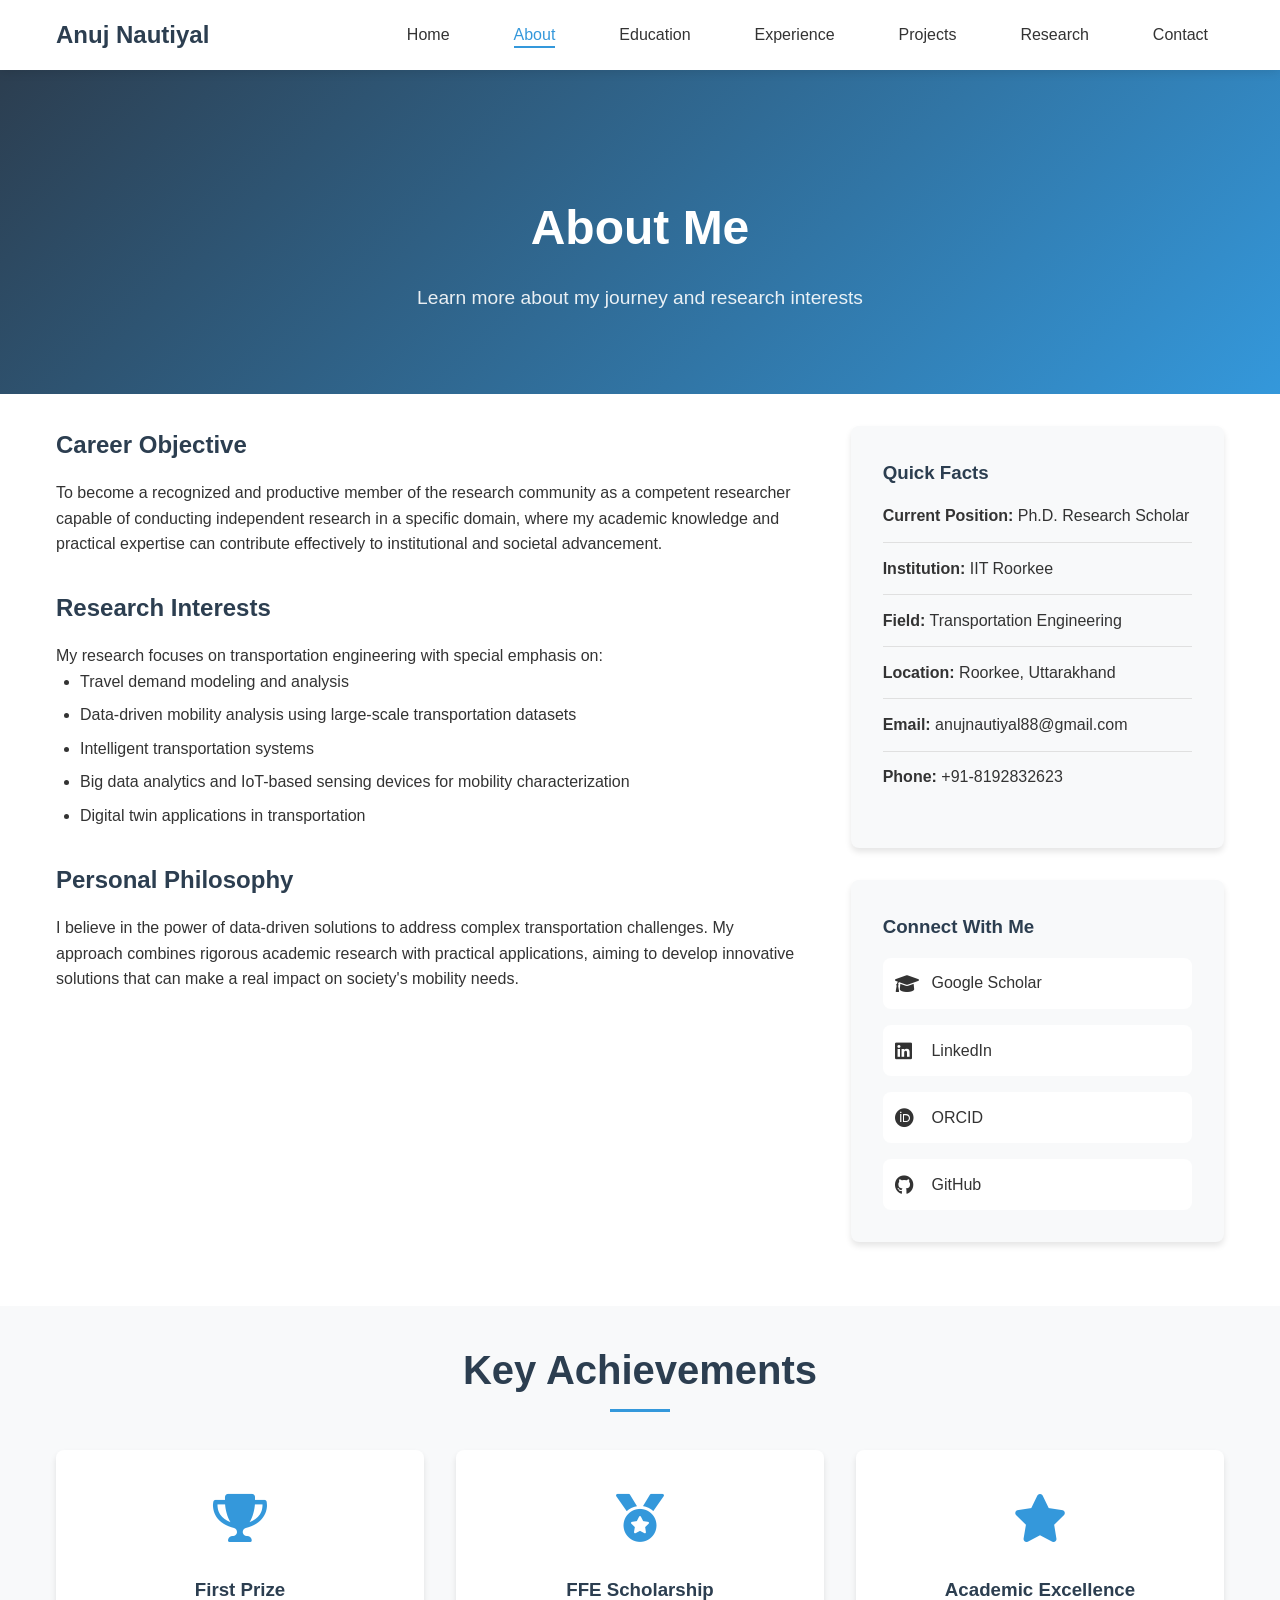
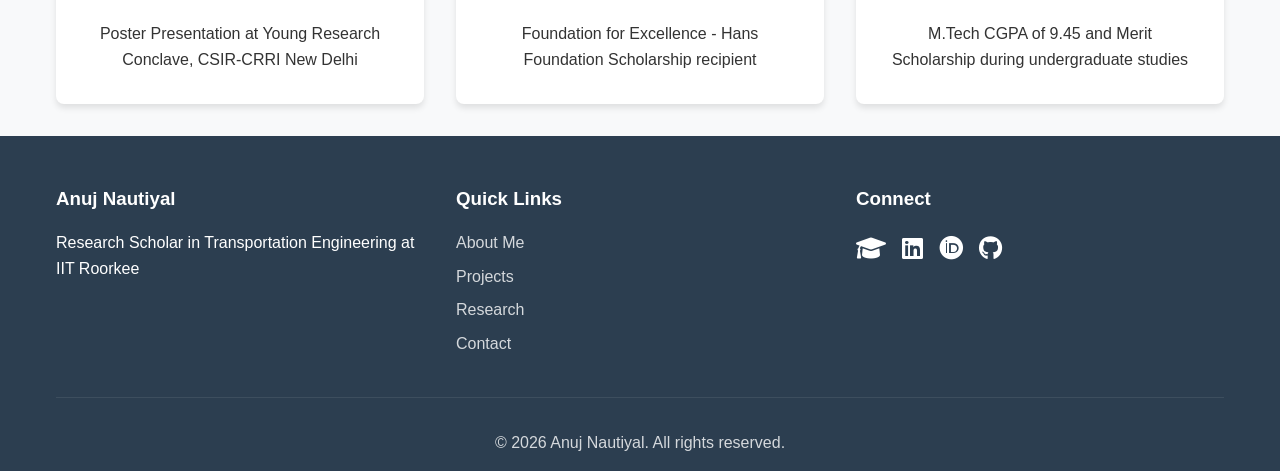
==== about.html @ e9f48753 "Add files via upload" ====
<!DOCTYPE html>
<html lang="en">
<head>
    <meta charset="UTF-8">
    <meta name="viewport" content="width=device-width, initial-scale=1.0">
    <title>About Me | Anuj Nautiyal</title>
    <link rel="stylesheet" href="https://cdnjs.cloudflare.com/ajax/libs/font-awesome/6.0.0/css/all.min.css">
    <link rel="stylesheet" href="styles.css">
</head>
<body>
    <!-- Navigation -->
    <nav class="navbar">
        <div class="nav-container">
            <div class="nav-logo">
                <h2>Anuj Nautiyal</h2>
            </div>
            <ul class="nav-menu">
                <li><a href="index.html" class="nav-link">Home</a></li>
                <li><a href="about.html" class="nav-link active">About</a></li>
                <li><a href="education.html" class="nav-link">Education</a></li>
                <li><a href="experience.html" class="nav-link">Experience</a></li>
                <li><a href="projects.html" class="nav-link">Projects</a></li>
                <li><a href="research.html" class="nav-link">Research</a></li>
                <li><a href="contact.html" class="nav-link">Contact</a></li>
            </ul>
            <div class="hamburger">
                <span class="bar"></span>
                <span class="bar"></span>
                <span class="bar"></span>
            </div>
        </div>
    </nav>

    <!-- Page Header -->
    <section class="page-header">
        <div class="container">
            <h1>About Me</h1>
            <p>Learn more about my journey and research interests</p>
        </div>
    </section>

    <!-- About Content -->
    <section class="about-content">
        <div class="container">
            <div class="about-grid">
                <div class="about-text">
                    <h2>Career Objective</h2>
                    <p>To become a recognized and productive member of the research community as a competent researcher capable of conducting independent research in a specific domain, where my academic knowledge and practical expertise can contribute effectively to institutional and societal advancement.</p>
                    
                    <h2>Research Interests</h2>
                    <p>My research focuses on transportation engineering with special emphasis on:</p>
                    <ul>
                        <li>Travel demand modeling and analysis</li>
                        <li>Data-driven mobility analysis using large-scale transportation datasets</li>
                        <li>Intelligent transportation systems</li>
                        <li>Big data analytics and IoT-based sensing devices for mobility characterization</li>
                        <li>Digital twin applications in transportation</li>
                    </ul>

                    <h2>Personal Philosophy</h2>
                    <p>I believe in the power of data-driven solutions to address complex transportation challenges. My approach combines rigorous academic research with practical applications, aiming to develop innovative solutions that can make a real impact on society's mobility needs.</p>
                </div>
                
                <div class="about-sidebar">
                    <div class="sidebar-card">
                        <h3>Quick Facts</h3>
                        <ul>
                            <li><strong>Current Position:</strong> Ph.D. Research Scholar</li>
                            <li><strong>Institution:</strong> IIT Roorkee</li>
                            <li><strong>Field:</strong> Transportation Engineering</li>
                            <li><strong>Location:</strong> Roorkee, Uttarakhand</li>
                            <li><strong>Email:</strong> anujnautiyal88@gmail.com</li>
                            <li><strong>Phone:</strong> +91-8192832623</li>
                        </ul>
                    </div>

                    <div class="sidebar-card">
                        <h3>Connect With Me</h3>
                        <div class="social-links-large">
                            <a href="https://scholar.google.com/citations?hl=en&user=8AIby6IAAAAJ" target="_blank" class="social-link">
                                <i class="fas fa-graduation-cap"></i>
                                <span>Google Scholar</span>
                            </a>
                            <a href="https://www.linkedin.com/in/anautiyal88" target="_blank" class="social-link">
                                <i class="fab fa-linkedin"></i>
                                <span>LinkedIn</span>
                            </a>
                            <a href="https://orcid.org/0000-0002-2694-7724" target="_blank" class="social-link">
                                <i class="fab fa-orcid"></i>
                                <span>ORCID</span>
                            </a>
                            <a href="https://github.com/anujn08" target="_blank" class="social-link">
                                <i class="fab fa-github"></i>
                                <span>GitHub</span>
                            </a>
                        </div>
                    </div>
                </div>
            </div>
        </div>
    </section>

    <!-- Key Achievements -->
    <section class="achievements">
        <div class="container">
            <h2 class="section-title">Key Achievements</h2>
            <div class="achievements-grid">
                <div class="achievement-card">
                    <div class="achievement-icon">
                        <i class="fas fa-trophy"></i>
                    </div>
                    <h3>First Prize</h3>
                    <p>Poster Presentation at Young Research Conclave, CSIR-CRRI New Delhi</p>
                </div>
                <div class="achievement-card">
                    <div class="achievement-icon">
                        <i class="fas fa-medal"></i>
                    </div>
                    <h3>FFE Scholarship</h3>
                    <p>Foundation for Excellence - Hans Foundation Scholarship recipient</p>
                </div>
                <div class="achievement-card">
                    <div class="achievement-icon">
                        <i class="fas fa-star"></i>
                    </div>
                    <h3>Academic Excellence</h3>
                    <p>M.Tech CGPA of 9.45 and Merit Scholarship during undergraduate studies</p>
                </div>
            </div>
        </div>
    </section>

    <!-- Footer -->
    <footer class="footer">
        <div class="container">
            <div class="footer-content">
                <div class="footer-section">
                    <h3>Anuj Nautiyal</h3>
                    <p>Research Scholar in Transportation Engineering at IIT Roorkee</p>
                </div>
                <div class="footer-section">
                    <h3>Quick Links</h3>
                    <ul>
                        <li><a href="about.html">About Me</a></li>
                        <li><a href="projects.html">Projects</a></li>
                        <li><a href="research.html">Research</a></li>
                        <li><a href="contact.html">Contact</a></li>
                    </ul>
                </div>
                <div class="footer-section">
                    <h3>Connect</h3>
                    <div class="social-links">
                        <a href="https://scholar.google.com/citations?hl=en&user=8AIby6IAAAAJ" target="_blank"><i class="fas fa-graduation-cap"></i></a>
                        <a href="https://www.linkedin.com/in/anautiyal88" target="_blank"><i class="fab fa-linkedin"></i></a>
                        <a href="https://orcid.org/0000-0002-2694-7724" target="_blank"><i class="fab fa-orcid"></i></a>
                        <a href="https://github.com/anujn08" target="_blank"><i class="fab fa-github"></i></a>
                    </div>
                </div>
            </div>
            <div class="footer-bottom">
                <p>&copy; <span id="current-year"></span> Anuj Nautiyal. All rights reserved.</p>
            </div>
        </div>
    </footer>

    <script src="script.js"></script>
</body>
</html>
---- styles.css ----
:root {
    --primary-color: #2c3e50;
    --secondary-color: #3498db;
    --accent-color: #e74c3c;
    --text-color: #333;
    --light-gray: #f8f9fa;
    --dark-gray: #666;
    --white: #ffffff;
    --spacing: 2rem;
    --border-radius: 8px;
    --box-shadow: 0 4px 6px rgba(0, 0, 0, 0.1);
    --transition: all 0.3s ease;
}

* {
    margin: 0;
    padding: 0;
    box-sizing: border-box;
}

html {
    scroll-behavior: smooth;
}

body {
    font-family: 'Segoe UI', Tahoma, Geneva, Verdana, sans-serif;
    line-height: 1.6;
    color: var(--text-color);
    background-color: var(--white);
}

.container {
    max-width: 1200px;
    margin: 0 auto;
    padding: 0 1rem;
}

/* Navigation */
.navbar {
    background-color: var(--white);
    box-shadow: 0 2px 10px rgba(0, 0, 0, 0.1);
    position: fixed;
    top: 0;
    width: 100%;
    z-index: 1000;
    transition: var(--transition);
}

.nav-container {
    max-width: 1200px;
    margin: 0 auto;
    padding: 0 1rem;
    display: flex;
    justify-content: space-between;
    align-items: center;
    height: 70px;
}

.nav-logo h2 {
    color: var(--primary-color);
    font-size: 1.5rem;
}

.nav-menu {
    display: flex;
    list-style: none;
    gap: 2rem;
}

.nav-link {
    text-decoration: none;
    color: var(--text-color);
    font-weight: 500;
    transition: var(--transition);
    position: relative;
}

.nav-link:hover,
.nav-link.active {
    color: var(--secondary-color);
}

.nav-link.active::after {
    content: '';
    position: absolute;
    bottom: -5px;
    left: 0;
    width: 100%;
    height: 2px;
    background-color: var(--secondary-color);
}

.hamburger {
    display: none;
    flex-direction: column;
    cursor: pointer;
}

.bar {
    width: 25px;
    height: 3px;
    background-color: var(--text-color);
    margin: 3px 0;
    transition: var(--transition);
}

/* Hero Section */
.hero {
    background: linear-gradient(135deg, var(--primary-color) 0%, var(--secondary-color) 100%);
    color: var(--white);
    padding: 120px 0 80px;
    margin-top: 70px;
}

.hero-container {
    max-width: 1200px;
    margin: 0 auto;
    padding: 0 1rem;
}

.hero-content {
    display: grid;
    grid-template-columns: 1fr 1fr;
    gap: 3rem;
    align-items: center;
}

.hero-text h1 {
    font-size: 3rem;
    margin-bottom: 1rem;
    animation: fadeInUp 1s ease;
}

.hero-text h2 {
    font-size: 1.5rem;
    margin-bottom: 0.5rem;
    font-weight: 400;
    opacity: 0.9;
}

.hero-text p {
    margin-bottom: 1rem;
    opacity: 0.8;
}

.hero-description {
    margin: 2rem 0;
    font-size: 1.1rem;
    line-height: 1.8;
}

.hero-buttons {
    display: flex;
    gap: 1rem;
    margin-top: 2rem;
    flex-wrap: wrap;
}

.btn {
    padding: 15px 35px;
    text-decoration: none;
    border-radius: 30px;
    font-weight: 600;
    font-size: 1rem;
    transition: all 0.4s ease;
    display: inline-flex;
    align-items: center;
    gap: 0.8rem;
    position: relative;
    overflow: hidden;
    box-shadow: 0 4px 15px rgba(0, 0, 0, 0.2);
}

.btn::before {
    content: '';
    position: absolute;
    top: 0;
    left: -100%;
    width: 100%;
    height: 100%;
    background: linear-gradient(90deg, transparent, rgba(255, 255, 255, 0.2), transparent);
    transition: left 0.5s ease;
}

.btn:hover::before {
    left: 100%;
}

.btn-primary {
    background: linear-gradient(135deg, var(--white) 0%, #f8f9fa 100%);
    color: #2c3e50 !important;
    border: 2px solid var(--white);
}

.btn-primary:hover {
    background: linear-gradient(135deg, var(--primary-color) 0%, var(--secondary-color) 100%);
    color: var(--white);
    transform: translateY(-3px) scale(1.05);
    box-shadow: 0 8px 25px rgba(0, 0, 0, 0.3);
}

.btn-secondary {
    background: transparent;
    color: var(--white);
    border: 2px solid var(--white);
    backdrop-filter: blur(10px);
}

.btn-secondary:hover {
    background: var(--white);
    color: var(--primary-color);
    transform: translateY(-3px) scale(1.05);
    box-shadow: 0 8px 25px rgba(255, 255, 255, 0.3);
}

.btn i {
    font-size: 1.1rem;
}

.hero-image {
    text-align: center;
}

.profile-img {
    width: 300px;
    height: 300px;
    border-radius: 50%;
    border: 5px solid var(--white);
    box-shadow: 0 10px 30px rgba(0, 0, 0, 0.3);
    object-fit: cover;
    animation: fadeIn 1.5s ease;
}

/* Quick Info Section */
.quick-info {
    padding: var(--spacing) 0;
    background-color: var(--light-gray);
}

.info-grid {
    display: grid;
    grid-template-columns: repeat(auto-fit, minmax(250px, 1fr));
    gap: 2rem;
}

.info-card {
    background-color: var(--white);
    padding: 2rem;
    border-radius: var(--border-radius);
    text-align: center;
    box-shadow: var(--box-shadow);
    transition: var(--transition);
}

.info-card:hover {
    transform: translateY(-5px);
    box-shadow: 0 8px 25px rgba(0, 0, 0, 0.15);
}

.info-card i {
    font-size: 3rem;
    color: var(--secondary-color);
    margin-bottom: 1rem;
}

.info-card h3 {
    color: var(--primary-color);
    margin-bottom: 0.5rem;
}

/* Section Styles */
.section-title {
    text-align: center;
    font-size: 2.5rem;
    color: var(--primary-color);
    margin-bottom: 3rem;
    position: relative;
}

.section-title::after {
    content: '';
    position: absolute;
    bottom: -10px;
    left: 50%;
    transform: translateX(-50%);
    width: 60px;
    height: 3px;
    background-color: var(--secondary-color);
}

/* Featured Projects */
.featured-projects {
    padding: var(--spacing) 0;
}

.projects-grid {
    display: grid;
    grid-template-columns: repeat(auto-fit, minmax(300px, 1fr));
    gap: 2rem;
}

.project-card {
    background-color: var(--white);
    padding: 2rem;
    border-radius: var(--border-radius);
    box-shadow: var(--box-shadow);
    transition: var(--transition);
    border-left: 4px solid var(--secondary-color);
}

.project-card:hover {
    transform: translateY(-5px);
    box-shadow: 0 8px 25px rgba(0, 0, 0, 0.15);
}

.project-icon {
    font-size: 2.5rem;
    color: var(--secondary-color);
    margin-bottom: 1rem;
}

.project-card h3 {
    color: var(--primary-color);
    margin-bottom: 1rem;
}

.project-link {
    color: var(--secondary-color);
    text-decoration: none;
    font-weight: 500;
    display: inline-flex;
    align-items: center;
    gap: 0.5rem;
    margin-top: 1rem;
    transition: var(--transition);
}

.project-link:hover {
    gap: 1rem;
}

/* Recent Activity */
.recent-activity {
    padding: var(--spacing) 0;
    background-color: var(--light-gray);
}

.activity-grid {
    display: grid;
    grid-template-columns: repeat(auto-fit, minmax(300px, 1fr));
    gap: 2rem;
}

.activity-item {
    background-color: var(--white);
    padding: 2rem;
    border-radius: var(--border-radius);
    box-shadow: var(--box-shadow);
    position: relative;
}

.activity-date {
    color: var(--secondary-color);
    font-weight: 600;
    margin-bottom: 0.5rem;
}

.activity-item h3 {
    color: var(--primary-color);
    margin-bottom: 0.5rem;
}

/* Skills Preview */
.skills-preview {
    padding: var(--spacing) 0;
}

.skills-container {
    display: grid;
    grid-template-columns: repeat(auto-fit, minmax(300px, 1fr));
    gap: 2rem;
}

.skill-category {
    background-color: var(--light-gray);
    padding: 2rem;
    border-radius: var(--border-radius);
    text-align: center;
}

.skill-category h3 {
    color: var(--primary-color);
    margin-bottom: 1rem;
}

.skill-tags {
    display: flex;
    flex-wrap: wrap;
    gap: 0.5rem;
    justify-content: center;
}

.skill-tag {
    background-color: var(--secondary-color);
    color: var(--white);
    padding: 0.5rem 1rem;
    border-radius: 20px;
    font-size: 0.9rem;
}

/* Footer */
.footer {
    background-color: var(--primary-color);
    color: var(--white);
    padding: 3rem 0 1rem;
}

/* Page Header */
.page-header {
    background: linear-gradient(135deg, var(--primary-color) 0%, var(--secondary-color) 100%);
    color: var(--white);
    padding: 120px 0 80px;
    margin-top: 70px;
    text-align: center;
}

.page-header h1 {
    font-size: 3rem;
    margin-bottom: 1rem;
}

.page-header p {
    font-size: 1.2rem;
    opacity: 0.9;
}

/* About Content */
.about-content {
    padding: var(--spacing) 0;
}

.about-grid {
    display: grid;
    grid-template-columns: 2fr 1fr;
    gap: 3rem;
    align-items: start;
}

.about-text h2 {
    color: var(--primary-color);
    margin-bottom: 1rem;
    margin-top: 2rem;
}

.about-text h2:first-child {
    margin-top: 0;
}

.about-text ul {
    margin-left: 1.5rem;
    margin-bottom: 1.5rem;
}

.about-text li {
    margin-bottom: 0.5rem;
}

.sidebar-card {
    background-color: var(--light-gray);
    padding: 2rem;
    border-radius: var(--border-radius);
    margin-bottom: 2rem;
    box-shadow: var(--box-shadow);
}

.sidebar-card h3 {
    color: var(--primary-color);
    margin-bottom: 1rem;
}

.sidebar-card ul {
    list-style: none;
    margin-left: 0;
}

.sidebar-card li {
    margin-bottom: 0.8rem;
    padding-bottom: 0.8rem;
    border-bottom: 1px solid #e0e0e0;
}

.sidebar-card li:last-child {
    border-bottom: none;
}

.social-links-large {
    display: flex;
    flex-direction: column;
    gap: 1rem;
}

.social-link {
    display: flex;
    align-items: center;
    gap: 1rem;
    color: var(--text-color);
    text-decoration: none;
    padding: 0.8rem;
    background-color: var(--white);
    border-radius: var(--border-radius);
    transition: var(--transition);
}

.social-link:hover {
    background-color: var(--secondary-color);
    color: var(--white);
    transform: translateX(5px);
}

.social-link i {
    font-size: 1.2rem;
    width: 20px;
}

/* Achievements */
.achievements {
    padding: var(--spacing) 0;
    background-color: var(--light-gray);
}

.achievements-grid {
    display: grid;
    grid-template-columns: repeat(auto-fit, minmax(300px, 1fr));
    gap: 2rem;
}

.achievement-card {
    background-color: var(--white);
    padding: 2rem;
    border-radius: var(--border-radius);
    text-align: center;
    box-shadow: var(--box-shadow);
    transition: var(--transition);
}

.achievement-card:hover {
    transform: translateY(-5px);
    box-shadow: 0 8px 25px rgba(0, 0, 0, 0.15);
}

.achievement-icon {
    font-size: 3rem;
    color: var(--secondary-color);
    margin-bottom: 1rem;
}

.achievement-card h3 {
    color: var(--primary-color);
    margin-bottom: 1rem;
}

/* Projects Content */
.projects-content {
    padding: var(--spacing) 0;
}

.projects-list {
    display: flex;
    flex-direction: column;
    gap: 3rem;
}

.project-item {
    background-color: var(--white);
    border-radius: var(--border-radius);
    box-shadow: var(--box-shadow);
    overflow: hidden;
    transition: var(--transition);
}

.project-item:hover {
    transform: translateY(-5px);
    box-shadow: 0 8px 25px rgba(0, 0, 0, 0.15);
}

.project-header {
    background: linear-gradient(135deg, var(--primary-color) 0%, var(--secondary-color) 100%);
    color: var(--white);
    padding: 2rem;
}

.project-header h2 {
    margin-bottom: 0.5rem;
    font-size: 1.5rem;
}

.project-date {
    opacity: 0.9;
    font-style: italic;
}

.project-body {
    padding: 2rem;
}

.project-description {
    margin-bottom: 2rem;
    font-size: 1.1rem;
    line-height: 1.7;
}

.project-details {
    margin-bottom: 2rem;
}

.project-details h3 {
    color: var(--primary-color);
    margin-bottom: 1rem;
}

.project-details ul {
    margin-left: 1.5rem;
}

.project-details li {
    margin-bottom: 0.5rem;
}

.project-tech h3 {
    color: var(--primary-color);
    margin-bottom: 1rem;
}

.tech-tags {
    display: flex;
    flex-wrap: wrap;
    gap: 0.5rem;
}

.tech-tag {
    background-color: var(--secondary-color);
    color: var(--white);
    padding: 0.5rem 1rem;
    border-radius: 20px;
    font-size: 0.9rem;
}

/* Contact Content */
.contact-content {
    padding: var(--spacing) 0;
}

.contact-grid {
    display: grid;
    grid-template-columns: 1fr 1fr;
    gap: 3rem;
    align-items: start;
}

.contact-info h2 {
    color: var(--primary-color);
    margin-bottom: 1rem;
}

.contact-info p {
    margin-bottom: 2rem;
    line-height: 1.7;
}

.contact-items {
    margin-bottom: 3rem;
}

.contact-item {
    display: flex;
    align-items: start;
    gap: 1.5rem;
    margin-bottom: 2rem;
    padding: 1.5rem;
    background-color: var(--light-gray);
    border-radius: var(--border-radius);
    transition: var(--transition);
}

.contact-item:hover {
    transform: translateX(5px);
    box-shadow: var(--box-shadow);
}

.contact-icon {
    background-color: var(--secondary-color);
    color: var(--white);
    width: 50px;
    height: 50px;
    border-radius: 50%;
    display: flex;
    align-items: center;
    justify-content: center;
    font-size: 1.2rem;
    flex-shrink: 0;
}

.contact-details h3 {
    color: var(--primary-color);
    margin-bottom: 0.5rem;
}

.contact-details a {
    color: var(--secondary-color);
    text-decoration: none;
}

.contact-details a:hover {
    text-decoration: underline;
}

.social-section h3 {
    color: var(--primary-color);
    margin-bottom: 1rem;
}

.contact-form {
    background-color: var(--white);
    padding: 2rem;
    border-radius: var(--border-radius);
    box-shadow: var(--box-shadow);
}

.contact-form h2 {
    color: var(--primary-color);
    margin-bottom: 2rem;
}

.form-group {
    margin-bottom: 1.5rem;
}

.form-group label {
    display: block;
    margin-bottom: 0.5rem;
    color: var(--primary-color);
    font-weight: 500;
}

.form-group input,
.form-group textarea {
    width: 100%;
    padding: 1rem;
    border: 2px solid #e0e0e0;
    border-radius: var(--border-radius);
    font-family: inherit;
    font-size: 1rem;
    transition: var(--transition);
}

.form-group input:focus,
.form-group textarea:focus {
    outline: none;
    border-color: var(--secondary-color);
    box-shadow: 0 0 0 3px rgba(52, 152, 219, 0.1);
}

.btn-primary {
    background-color: var(--secondary-color);
    color: var(--white);
    border: none;
    padding: 12px 30px;
    border-radius: 25px;
    font-size: 1rem;
    font-weight: 500;
    cursor: pointer;
    transition: var(--transition);
    display: inline-flex;
    align-items: center;
    gap: 0.5rem;
}

.btn-primary:hover {
    background-color: #2980b9;
    transform: translateY(-2px);
    box-shadow: 0 5px 15px rgba(0, 0, 0, 0.2);
}

/* Form Status Messages */
.form-status {
    margin: 1rem 0;
    padding: 1rem;
    border-radius: var(--border-radius);
    display: none;
}

.form-status.success {
    display: block;
    background-color: #d4edda;
    border: 1px solid #c3e6cb;
    color: #155724;
}

.form-status.error {
    display: block;
    background-color: #f8d7da;
    border: 1px solid #f5c6cb;
    color: #721c24;
}

.success-message,
.error-message {
    display: flex;
    align-items: center;
    gap: 0.5rem;
    font-weight: 500;
}

.success-message i {
    color: #28a745;
}

.error-message i {
    color: #dc3545;
}

/* Education Timeline */
.education-content {
    padding: var(--spacing) 0;
}

.education-timeline {
    position: relative;
    max-width: 800px;
    margin: 0 auto;
}

.timeline-item {
    display: flex;
    margin-bottom: 3rem;
    position: relative;
}

.timeline-marker {
    display: flex;
    flex-direction: column;
    align-items: center;
    margin-right: 2rem;
}

.timeline-dot {
    width: 20px;
    height: 20px;
    border-radius: 50%;
    background-color: var(--secondary-color);
    border: 4px solid var(--white);
    box-shadow: 0 0 0 3px var(--secondary-color);
    z-index: 2;
}

.timeline-dot.current {
    background-color: var(--accent-color);
    box-shadow: 0 0 0 3px var(--accent-color);
}

.timeline-line {
    width: 2px;
    height: 100%;
    background-color: var(--secondary-color);
    flex: 1;
}

.timeline-content {
    flex: 1;
}

.education-card {
    background-color: var(--white);
    padding: 2rem;
    border-radius: var(--border-radius);
    box-shadow: var(--box-shadow);
    transition: var(--transition);
}

.education-card:hover {
    transform: translateY(-5px);
    box-shadow: 0 8px 25px rgba(0, 0, 0, 0.15);
}

.education-header {
    display: flex;
    justify-content: space-between;
    align-items: start;
    margin-bottom: 1rem;
    flex-wrap: wrap;
    gap: 1rem;
}

.education-header h2 {
    color: var(--primary-color);
    margin-bottom: 0.5rem;
}

.education-period {
    color: var(--secondary-color);
    font-weight: 600;
    white-space: nowrap;
}

.education-details h3 {
    color: var(--primary-color);
    margin-bottom: 1rem;
}

.education-achievement {
    margin-bottom: 1rem;
}

.achievement-badge {
    background-color: var(--secondary-color);
    color: var(--white);
    padding: 0.5rem 1rem;
    border-radius: 20px;
    font-size: 0.9rem;
    font-weight: 600;
}

.education-highlights {
    margin-top: 1.5rem;
}

.education-highlights ul {
    margin-left: 1.5rem;
}

.education-highlights li {
    margin-bottom: 0.5rem;
}

/* Academic Achievements */
.academic-achievements {
    padding: var(--spacing) 0;
    background-color: var(--light-gray);
}

/* Experience Timeline */
.experience-content {
    padding: var(--spacing) 0;
}

.experience-timeline {
    position: relative;
    max-width: 1000px;
    margin: 0 auto;
}

.experience-card {
    background-color: var(--white);
    padding: 2rem;
    border-radius: var(--border-radius);
    box-shadow: var(--box-shadow);
    transition: var(--transition);
}

.experience-card:hover {
    transform: translateY(-5px);
    box-shadow: 0 8px 25px rgba(0, 0, 0, 0.15);
}

.experience-header {
    display: flex;
    justify-content: space-between;
    align-items: start;
    margin-bottom: 1.5rem;
    flex-wrap: wrap;
    gap: 1rem;
}

.company-info h2 {
    color: var(--primary-color);
    margin-bottom: 0.5rem;
}

.position {
    color: var(--secondary-color);
    font-weight: 600;
}

.experience-meta {
    text-align: right;
    display: flex;
    flex-direction: column;
    gap: 0.5rem;
}

.duration {
    color: var(--secondary-color);
    font-weight: 600;
}

.location {
    color: var(--dark-gray);
    font-size: 0.9rem;
}

.responsibilities,
.skills-used {
    margin-top: 1.5rem;
}

.responsibilities h3,
.skills-used h3 {
    color: var(--primary-color);
    margin-bottom: 1rem;
}

.responsibilities ul {
    margin-left: 1.5rem;
}

.responsibilities li {
    margin-bottom: 0.5rem;
}

.skill-tags {
    display: flex;
    flex-wrap: wrap;
    gap: 0.5rem;
}

/* Leadership Experience */
.leadership-experience {
    padding: var(--spacing) 0;
    background-color: var(--light-gray);
}

.leadership-grid {
    display: grid;
    grid-template-columns: repeat(auto-fit, minmax(350px, 1fr));
    gap: 2rem;
}

.leadership-card {
    background-color: var(--white);
    padding: 2rem;
    border-radius: var(--border-radius);
    box-shadow: var(--box-shadow);
    transition: var(--transition);
}

.leadership-card:hover {
    transform: translateY(-5px);
    box-shadow: 0 8px 25px rgba(0, 0, 0, 0.15);
}

.leadership-header {
    margin-bottom: 1rem;
}

.leadership-header h3 {
    color: var(--primary-color);
    margin-bottom: 0.5rem;
}

.leadership-period {
    color: var(--secondary-color);
    font-weight: 600;
}

.leadership-subtitle {
    color: var(--dark-gray);
    font-style: italic;
    margin-bottom: 1rem;
}

.leadership-card ul {
    margin-left: 1.5rem;
}

.leadership-card li {
    margin-bottom: 0.5rem;
}

/* Research Interests */
.research-interests {
    padding: var(--spacing) 0;
}

.interests-grid {
    display: grid;
    grid-template-columns: repeat(auto-fit, minmax(280px, 1fr));
    gap: 2rem;
}

.interest-card {
    background-color: var(--white);
    padding: 2rem;
    border-radius: var(--border-radius);
    box-shadow: var(--box-shadow);
    text-align: center;
    transition: var(--transition);
    border-top: 4px solid var(--secondary-color);
}

.interest-card:hover {
    transform: translateY(-5px);
    box-shadow: 0 8px 25px rgba(0, 0, 0, 0.15);
}

.interest-icon {
    font-size: 3rem;
    color: var(--secondary-color);
    margin-bottom: 1rem;
}

.interest-card h3 {
    color: var(--primary-color);
    margin-bottom: 1rem;
}

/* Publications */
.publications {
    padding: var(--spacing) 0;
    background-color: var(--light-gray);
}

.publications-container {
    display: grid;
    grid-template-columns: repeat(auto-fit, minmax(400px, 1fr));
    gap: 2rem;
    max-width: 1200px;
    margin: 0 auto;
}

.publication-card {
    background: linear-gradient(135deg, var(--white) 0%, #f8f9fa 100%);
    border-radius: 15px;
    padding: 2rem;
    box-shadow: 0 8px 30px rgba(0, 0, 0, 0.1);
    position: relative;
    overflow: hidden;
    transition: var(--transition);
    border: 1px solid rgba(52, 152, 219, 0.1);
}

.publication-card::before {
    content: '';
    position: absolute;
    top: 0;
    left: 0;
    right: 0;
    height: 4px;
    background: linear-gradient(90deg, var(--secondary-color), var(--accent-color));
}

.publication-card:hover {
    transform: translateY(-8px);
    box-shadow: 0 15px 40px rgba(0, 0, 0, 0.15);
}

.publication-year-badge {
    position: absolute;
    top: 1rem;
    right: 1rem;
    background: linear-gradient(135deg, var(--secondary-color), var(--accent-color));
    color: var(--white);
    padding: 0.5rem 1rem;
    border-radius: 25px;
    font-weight: 600;
    font-size: 0.9rem;
    box-shadow: 0 4px 15px rgba(52, 152, 219, 0.3);
}

.publication-content {
    padding-right: 1rem;
}

.publication-content h3 {
    color: var(--primary-color);
    margin-bottom: 1.5rem;
    font-size: 1.2rem;
    line-height: 1.4;
    padding-right: 6rem;
}

.publication-meta {
    display: flex;
    flex-direction: column;
    gap: 0.5rem;
    margin-bottom: 1.5rem;
}

.publication-authors {
    color: var(--text-color);
    font-weight: 500;
}

.publication-venue {
    color: var(--dark-gray);
    font-style: italic;
    font-size: 0.95rem;
}

.publication-links {
    margin-bottom: 1.5rem;
}

.doi-link {
    display: inline-flex;
    align-items: center;
    gap: 0.5rem;
    color: var(--secondary-color);
    text-decoration: none;
    font-weight: 500;
    padding: 0.5rem 1rem;
    border: 2px solid var(--secondary-color);
    border-radius: 25px;
    transition: var(--transition);
    font-size: 0.9rem;
}

.doi-link:hover {
    background-color: var(--secondary-color);
    color: var(--white);
    transform: translateX(5px);
}

.publication-tags {
    display: flex;
    flex-wrap: wrap;
    gap: 0.5rem;
}

.tag {
    background: linear-gradient(135deg, #f8f9fa, #e9ecef);
    color: var(--text-color);
    padding: 0.4rem 0.8rem;
    border-radius: 15px;
    font-size: 0.8rem;
    font-weight: 500;
    border: 1px solid #dee2e6;
    transition: var(--transition);
}

.tag:hover {
    background: linear-gradient(135deg, var(--secondary-color), var(--accent-color));
    color: var(--white);
    transform: translateY(-2px);
}

/* Academic Training */
.academic-training {
    padding: var(--spacing) 0;
}

.training-grid {
    display: grid;
    grid-template-columns: repeat(auto-fit, minmax(350px, 1fr));
    gap: 2rem;
}

.training-card {
    background-color: var(--white);
    padding: 2rem;
    border-radius: var(--border-radius);
    box-shadow: var(--box-shadow);
    transition: var(--transition);
}

.training-card:hover {
    transform: translateY(-5px);
    box-shadow: 0 8px 25px rgba(0, 0, 0, 0.15);
}

.training-header {
    display: flex;
    justify-content: space-between;
    align-items: start;
    margin-bottom: 1rem;
    flex-wrap: wrap;
    gap: 1rem;
}

.training-header h3 {
    color: var(--primary-color);
    margin-bottom: 0.5rem;
}

.training-date {
    color: var(--secondary-color);
    font-weight: 600;
    white-space: nowrap;
}

.nav-menu li {
    margin: 0 1rem;
}

.training-type {
    background-color: var(--light-gray);
    color: var(--text-color);
    padding: 0.3rem 0.8rem;
    border-radius: 15px;
    font-size: 0.8rem;
}

/* Technical Skills */
.technical-skills {
    padding: var(--spacing) 0;
    background-color: var(--light-gray);
}

.skills-categories {
    display: grid;
    grid-template-columns: repeat(auto-fit, minmax(300px, 1fr));
    gap: 2rem;
}

.skill-category {
    background-color: var(--white);
    padding: 2rem;
    border-radius: var(--border-radius);
    box-shadow: var(--box-shadow);
}

.skill-category h3 {
    color: var(--primary-color);
    margin-bottom: 1.5rem;
    text-align: center;
}

.skill-items {
    display: flex;
    flex-direction: column;
    gap: 1rem;
}

.skill-item {
    display: flex;
    flex-direction: column;
    gap: 0.5rem;
}

.skill-name {
    font-weight: 500;
    color: var(--text-color);
}

.skill-level {
    width: 100%;
    height: 8px;
    background-color: #e0e0e0;
    border-radius: 4px;
    overflow: hidden;
}

.skill-progress {
    height: 100%;
    background-color: var(--secondary-color);
    border-radius: 4px;
    transition: width 1s ease;
}

.footer-content {
    display: grid;
    grid-template-columns: repeat(auto-fit, minmax(250px, 1fr));
    gap: 2rem;
    margin-bottom: 2rem;
}

.footer-section h3 {
    margin-bottom: 1rem;
    color: var(--white);
}

.footer-section ul {
    list-style: none;
}

.footer-section ul li {
    margin-bottom: 0.5rem;
}

.footer-section a {
    color: var(--white);
    text-decoration: none;
    opacity: 0.8;
    transition: var(--transition);
}

.footer-section a:hover {
    opacity: 1;
}

.social-links {
    display: flex;
    gap: 1rem;
}

.social-links a {
    font-size: 1.5rem;
    opacity: 1;
    transition: var(--transition);
}

.social-links a:hover {
    color: var(--secondary-color);
    transform: translateY(-3px);
}

.footer-bottom {
    text-align: center;
    padding-top: 2rem;
    border-top: 1px solid rgba(255, 255, 255, 0.1);
    opacity: 0.8;
}

/* Animations */
@keyframes fadeInUp {
    from {
        opacity: 0;
        transform: translateY(30px);
    }
    to {
        opacity: 1;
        transform: translateY(0);
    }
}

@keyframes fadeIn {
    from {
        opacity: 0;
    }
    to {
        opacity: 1;
    }
}

/* Responsive Design */
@media (max-width: 768px) {
    .hamburger {
        display: flex;
    }

    .nav-menu {
        position: fixed;
        left: -100%;
        top: 70px;
        flex-direction: column;
        background-color: var(--white);
        width: 100%;
        text-align: center;
        transition: 0.3s;
        box-shadow: 0 10px 27px rgba(0, 0, 0, 0.05);
        padding: 2rem 0;
    }

    .nav-menu.active {
        left: 0;
    }

    .hero-content {
        grid-template-columns: 1fr;
        text-align: center;
    }

    .hero-text h1 {
        font-size: 2.5rem;
    }

    .hero-buttons {
        justify-content: center;
    }

    .profile-img {
        width: 250px;
        height: 250px;
    }

    .section-title {
        font-size: 2rem;
    }
}

@media (max-width: 480px) {
    .hero-text h1 {
        font-size: 2rem;
    }

    .hero-buttons {
        flex-direction: column;
        align-items: center;
    }

    .info-grid,
    .projects-grid,
    .activity-grid,
    .skills-container {
        grid-template-columns: 1fr;
    }
}
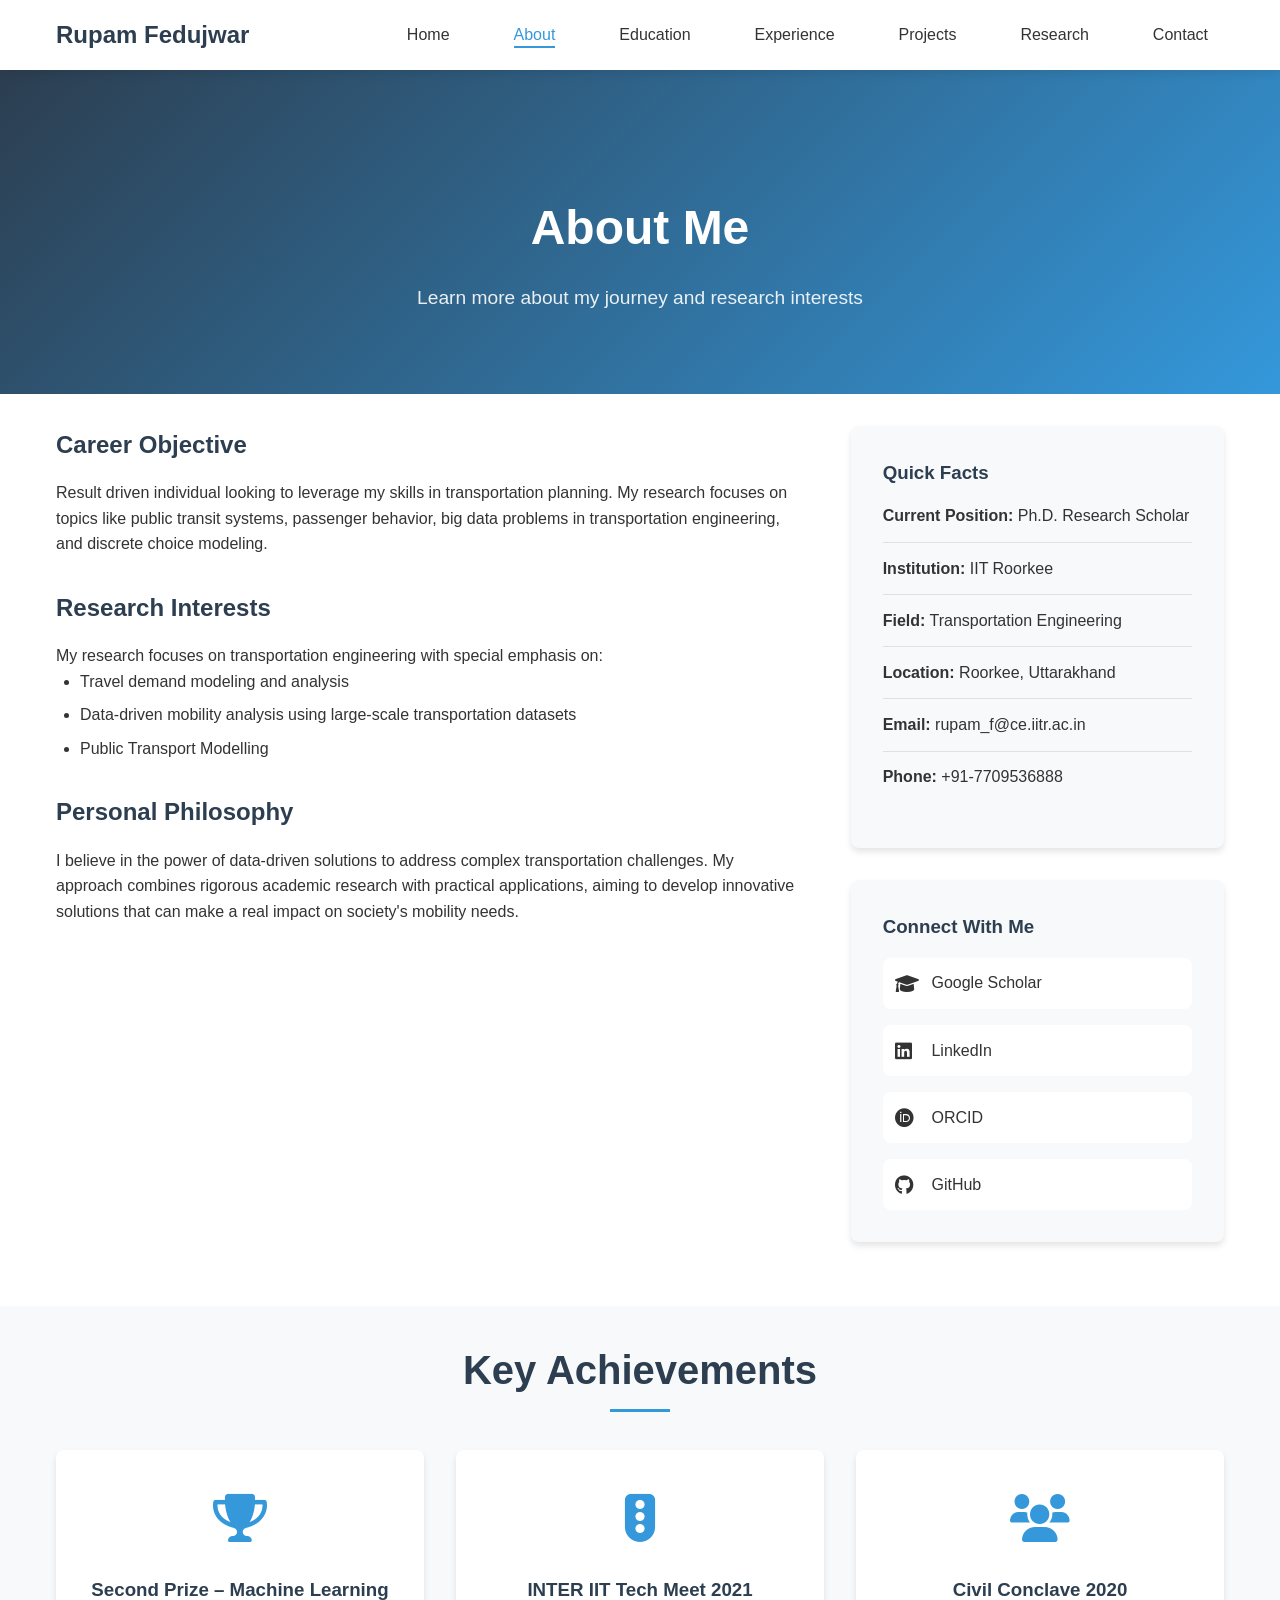
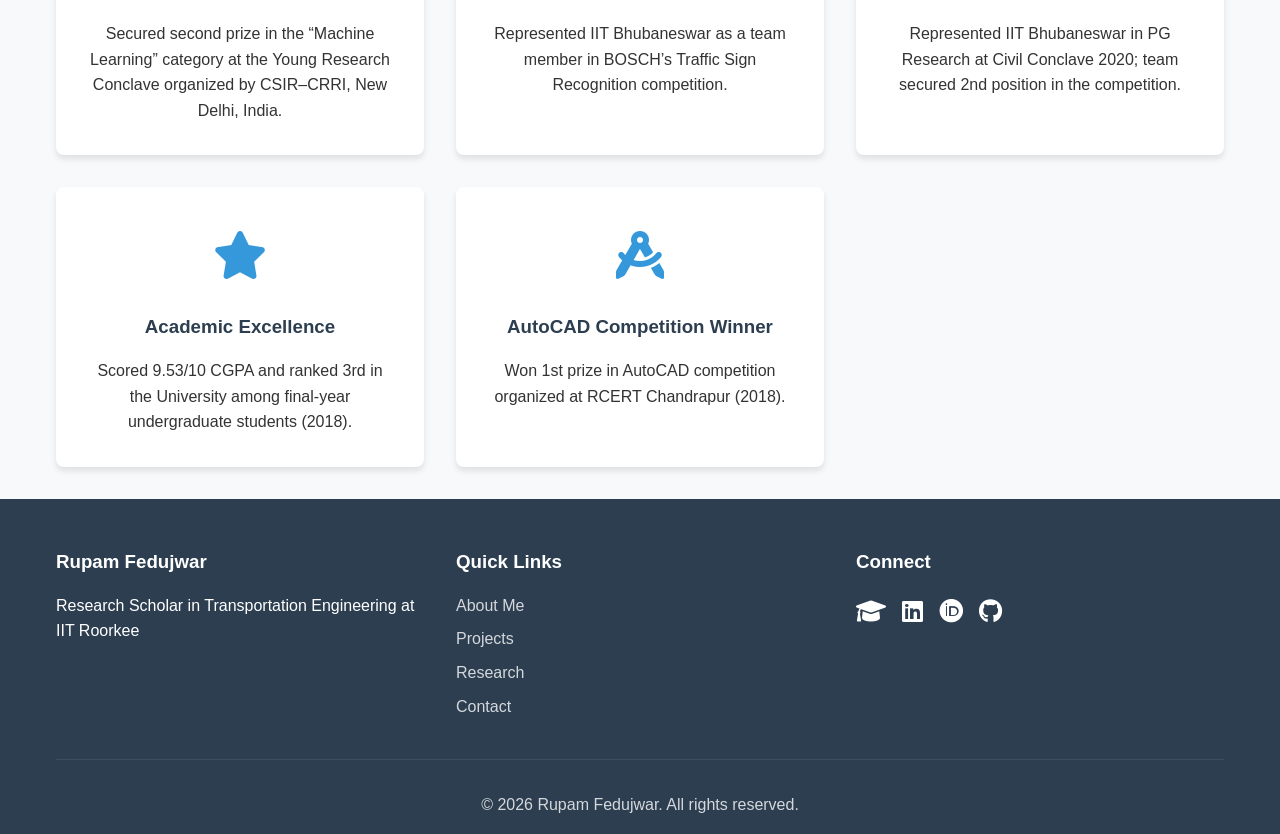
==== commit d88b1e7a: "Update about.html" ====
--- a/about.html
+++ b/about.html
@@ -3,7 +3,7 @@
 <head>
     <meta charset="UTF-8">
     <meta name="viewport" content="width=device-width, initial-scale=1.0">
-    <title>About Me | Anuj Nautiyal</title>
+    <title>About Me | Rupam Fedujwar</title>
     <link rel="stylesheet" href="https://cdnjs.cloudflare.com/ajax/libs/font-awesome/6.0.0/css/all.min.css">
     <link rel="stylesheet" href="styles.css">
 </head>
@@ -12,7 +12,7 @@
     <nav class="navbar">
         <div class="nav-container">
             <div class="nav-logo">
-                <h2>Anuj Nautiyal</h2>
+                <h2>Rupam Fedujwar</h2>
             </div>
             <ul class="nav-menu">
                 <li><a href="index.html" class="nav-link">Home</a></li>
@@ -45,16 +45,15 @@
             <div class="about-grid">
                 <div class="about-text">
                     <h2>Career Objective</h2>
-                    <p>To become a recognized and productive member of the research community as a competent researcher capable of conducting independent research in a specific domain, where my academic knowledge and practical expertise can contribute effectively to institutional and societal advancement.</p>
+                    <p>Result driven individual looking to leverage my skills in transportation planning. My research focuses on topics like public transit systems, passenger behavior, big data problems in transportation engineering, and discrete
+                        choice modeling.</p>
                     
                     <h2>Research Interests</h2>
                     <p>My research focuses on transportation engineering with special emphasis on:</p>
                     <ul>
                         <li>Travel demand modeling and analysis</li>
                         <li>Data-driven mobility analysis using large-scale transportation datasets</li>
-                        <li>Intelligent transportation systems</li>
-                        <li>Big data analytics and IoT-based sensing devices for mobility characterization</li>
-                        <li>Digital twin applications in transportation</li>
+                        <li>Public Transport Modelling</li>
                     </ul>
 
                     <h2>Personal Philosophy</h2>
@@ -69,27 +68,27 @@
                             <li><strong>Institution:</strong> IIT Roorkee</li>
                             <li><strong>Field:</strong> Transportation Engineering</li>
                             <li><strong>Location:</strong> Roorkee, Uttarakhand</li>
-                            <li><strong>Email:</strong> anujnautiyal88@gmail.com</li>
-                            <li><strong>Phone:</strong> +91-8192832623</li>
+                            <li><strong>Email:</strong> rupam_f@ce.iitr.ac.in</li>
+                            <li><strong>Phone:</strong> +91-7709536888</li>
                         </ul>
                     </div>
 
                     <div class="sidebar-card">
                         <h3>Connect With Me</h3>
                         <div class="social-links-large">
-                            <a href="https://scholar.google.com/citations?hl=en&user=8AIby6IAAAAJ" target="_blank" class="social-link">
+                            <a href="https://scholar.google.com/citations?user=wBDwtJAAAAAJ&hl=en" target="_blank" class="social-link">
                                 <i class="fas fa-graduation-cap"></i>
                                 <span>Google Scholar</span>
                             </a>
-                            <a href="https://www.linkedin.com/in/anautiyal88" target="_blank" class="social-link">
+                            <a href="https://www.linkedin.com/in/rupam-fedujwar/" target="_blank" class="social-link">
                                 <i class="fab fa-linkedin"></i>
                                 <span>LinkedIn</span>
                             </a>
-                            <a href="https://orcid.org/0000-0002-2694-7724" target="_blank" class="social-link">
+                            <a href="https://orcid.org/0000-0003-3414-4312" target="_blank" class="social-link">
                                 <i class="fab fa-orcid"></i>
                                 <span>ORCID</span>
                             </a>
-                            <a href="https://github.com/anujn08" target="_blank" class="social-link">
+                            <a href="https://github.com/Rupam-Fedujwar" target="_blank" class="social-link">
                                 <i class="fab fa-github"></i>
                                 <span>GitHub</span>
                             </a>
@@ -100,42 +99,80 @@
         </div>
     </section>
 
+    
     <!-- Key Achievements -->
-    <section class="achievements">
-        <div class="container">
+        <section class="achievements">
+          <div class="container">
             <h2 class="section-title">Key Achievements</h2>
+        
             <div class="achievements-grid">
-                <div class="achievement-card">
-                    <div class="achievement-icon">
-                        <i class="fas fa-trophy"></i>
-                    </div>
-                    <h3>First Prize</h3>
-                    <p>Poster Presentation at Young Research Conclave, CSIR-CRRI New Delhi</p>
-                </div>
-                <div class="achievement-card">
-                    <div class="achievement-icon">
-                        <i class="fas fa-medal"></i>
-                    </div>
-                    <h3>FFE Scholarship</h3>
-                    <p>Foundation for Excellence - Hans Foundation Scholarship recipient</p>
-                </div>
-                <div class="achievement-card">
-                    <div class="achievement-icon">
-                        <i class="fas fa-star"></i>
-                    </div>
-                    <h3>Academic Excellence</h3>
-                    <p>M.Tech CGPA of 9.45 and Merit Scholarship during undergraduate studies</p>
-                </div>
-            </div>
-        </div>
-    </section>
+        
+              <div class="achievement-card">
+                <div class="achievement-icon">
+                  <i class="fas fa-trophy"></i>
+                </div>
+                <h3>Second Prize – Machine Learning</h3>
+                <p>
+                  Secured second prize in the “Machine Learning” category at the
+                  Young Research Conclave organized by CSIR–CRRI, New Delhi, India.
+                </p>
+              </div>
+        
+              <div class="achievement-card">
+                <div class="achievement-icon">
+                  <i class="fas fa-traffic-light"></i>
+                </div>
+                <h3>INTER IIT Tech Meet 2021</h3>
+                <p>
+                  Represented IIT Bhubaneswar as a team member in BOSCH’s
+                  Traffic Sign Recognition competition.
+                </p>
+              </div>
+        
+              <div class="achievement-card">
+                <div class="achievement-icon">
+                  <i class="fas fa-users"></i>
+                </div>
+                <h3>Civil Conclave 2020</h3>
+                <p>
+                  Represented IIT Bhubaneswar in PG Research at Civil Conclave 2020;
+                  team secured 2nd position in the competition.
+                </p>
+              </div>
+        
+              <div class="achievement-card">
+                <div class="achievement-icon">
+                  <i class="fas fa-star"></i>
+                </div>
+                <h3>Academic Excellence</h3>
+                <p>
+                  Scored 9.53/10 CGPA and ranked 3rd in the University
+                  among final-year undergraduate students (2018).
+                </p>
+              </div>
+        
+              <div class="achievement-card">
+                <div class="achievement-icon">
+                  <i class="fas fa-drafting-compass"></i>
+                </div>
+                <h3>AutoCAD Competition Winner</h3>
+                <p>
+                  Won 1st prize in AutoCAD competition organized at
+                  RCERT Chandrapur (2018).
+                </p>
+              </div>
+        
+            </div>
+          </div>
+        </section>
+
 
     <!-- Footer -->
     <footer class="footer">
         <div class="container">
             <div class="footer-content">
                 <div class="footer-section">
-                    <h3>Anuj Nautiyal</h3>
+                    <h3>Rupam Fedujwar</h3>
                     <p>Research Scholar in Transportation Engineering at IIT Roorkee</p>
                 </div>
                 <div class="footer-section">
@@ -150,15 +187,15 @@
                 <div class="footer-section">
                     <h3>Connect</h3>
                     <div class="social-links">
-                        <a href="https://scholar.google.com/citations?hl=en&user=8AIby6IAAAAJ" target="_blank"><i class="fas fa-graduation-cap"></i></a>
-                        <a href="https://www.linkedin.com/in/anautiyal88" target="_blank"><i class="fab fa-linkedin"></i></a>
-                        <a href="https://orcid.org/0000-0002-2694-7724" target="_blank"><i class="fab fa-orcid"></i></a>
-                        <a href="https://github.com/anujn08" target="_blank"><i class="fab fa-github"></i></a>
+                        <a href="https://scholar.google.com/citations?user=wBDwtJAAAAAJ&hl=en" target="_blank"><i class="fas fa-graduation-cap"></i></a>
+                        <a href="https://www.linkedin.com/in/rupam-fedujwar/" target="_blank"><i class="fab fa-linkedin"></i></a>
+                        <a href="https://orcid.org/0000-0003-3414-4312" target="_blank"><i class="fab fa-orcid"></i></a>
+                        <a href="https://github.com/Rupam-Fedujwar" target="_blank"><i class="fab fa-github"></i></a>
                     </div>
                 </div>
             </div>
             <div class="footer-bottom">
-                <p>&copy; <span id="current-year"></span> Anuj Nautiyal. All rights reserved.</p>
+                <p>&copy; <span id="current-year"></span> Rupam Fedujwar. All rights reserved.</p>
             </div>
         </div>
     </footer>
